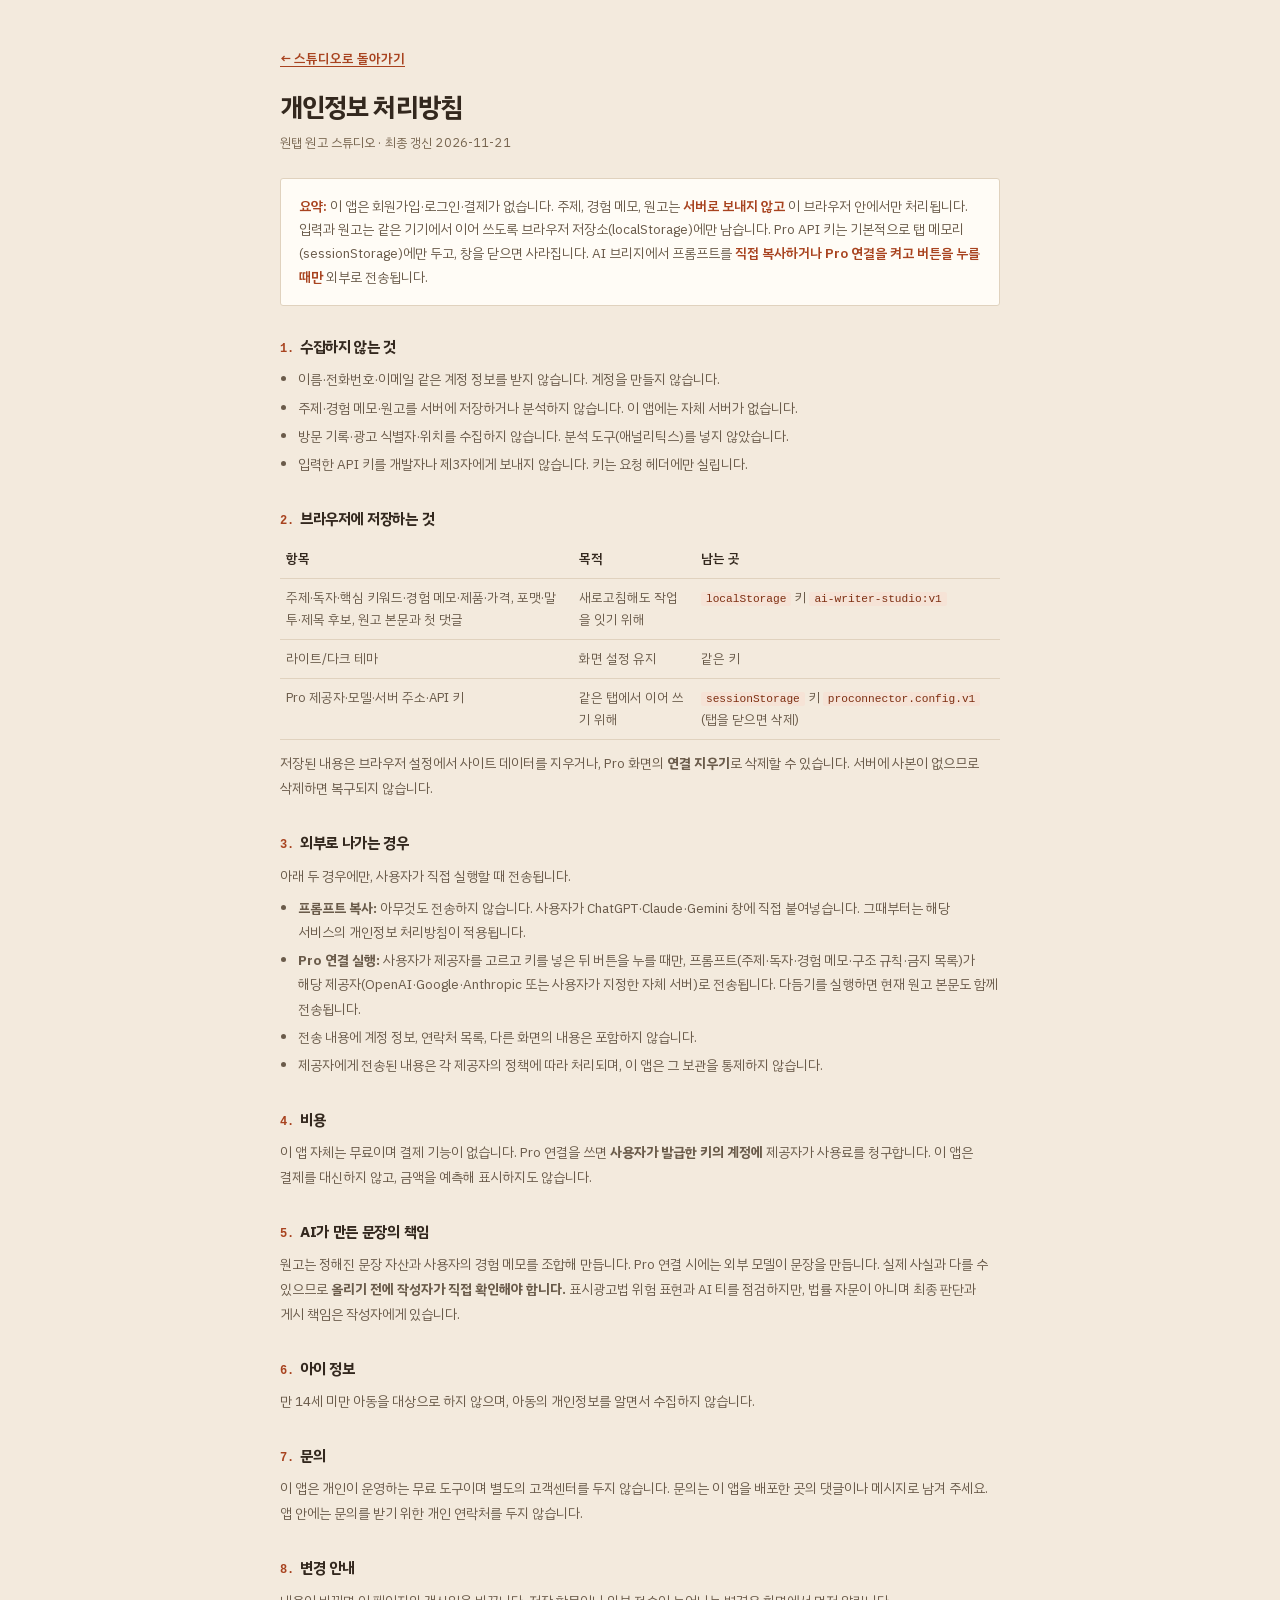
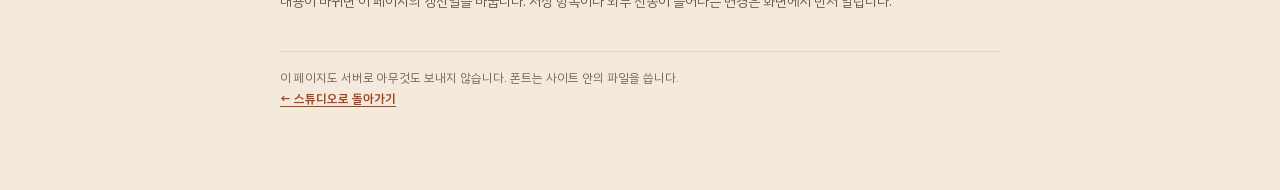
==== privacy.html @ 781ccd50 "Deploy ai-writer-studio static web app (production files only)" ====
<!DOCTYPE html>
<html lang="ko">
<head>
<meta charset="utf-8" />
<meta name="viewport" content="width=device-width, initial-scale=1" />
<title>개인정보 처리방침 — 원탭 원고 스튜디오</title>
<meta name="description" content="원탭 원고 스튜디오는 주제와 경험 메모를 서버로 보내지 않습니다. 무엇을 어디에 저장하고, 어떤 경우에만 외부로 전송되는지 안내합니다." />
<meta name="robots" content="index, follow" />
<meta name="theme-color" content="#f3eadd" />
<link rel="canonical" href="https://marcj81.github.io/ai-writer-studio/privacy.html" />
<link rel="icon" href="favicon.svg" type="image/svg+xml" />
<style>
  @font-face{font-family:'PlexKR';src:url('assets/fonts/plexkr-Regular.woff2') format('woff2');font-weight:400;font-style:normal;font-display:swap}
  @font-face{font-family:'PlexKR';src:url('assets/fonts/plexkr-SemiBold.woff2') format('woff2');font-weight:500 600;font-style:normal;font-display:swap}
  @font-face{font-family:'PlexKR';src:url('assets/fonts/plexkr-Bold.woff2') format('woff2');font-weight:700 900;font-style:normal;font-display:swap}
  :root{
    --paper:#f3eadd; --card:#fffcf6; --ink:#33281e; --ink-2:#6a5b4a; --ink-3:#76644e;
    --line:#e0d2be; --accent:#a8431f; --accent-soft:#f6e3d6;
    --font:'PlexKR',-apple-system,BlinkMacSystemFont,'Apple SD Gothic Neo','Malgun Gothic','Noto Sans KR',sans-serif;
  }
  *{box-sizing:border-box}
  html,body{margin:0}
  body{background:var(--paper);color:var(--ink);font-family:var(--font);font-size:16px;line-height:1.75;-webkit-text-size-adjust:100%}
  .doc{max-width:760px;margin:0 auto;padding:44px 20px 72px}
  .back-top{display:inline-block;margin-bottom:20px;font-size:13px;font-weight:600;color:var(--accent);text-decoration:underline;text-underline-offset:3px}
  .back-top:hover{color:var(--ink)}
  h1{font-size:26px;letter-spacing:-.035em;margin:0 0 6px;line-height:1.3}
  .lead{margin:0 0 24px;font-size:12.5px;color:var(--ink-3);letter-spacing:.01em}
  .box{border:1px solid var(--line);background:var(--card);border-radius:3px;padding:16px 18px;margin:0 0 28px}
  .box p{margin:0;font-size:13.5px;line-height:1.75;color:var(--ink-2)}
  .box strong{color:var(--accent);font-weight:600}
  h2{font-size:15px;margin:28px 0 8px;letter-spacing:-.02em}
  h2 .no{color:var(--accent);font-weight:600;margin-right:6px;font-family:ui-monospace,Menlo,monospace;font-size:12px}
  p{margin:0 0 7px;font-size:13.5px;line-height:1.85;color:var(--ink-2);word-break:keep-all}
  ul{margin:6px 0 10px;padding-left:18px}
  li{font-size:13.5px;line-height:1.8;color:var(--ink-2);margin-bottom:4px;word-break:keep-all}
  code{font-family:ui-monospace,SFMono-Regular,Menlo,monospace;font-size:0.86em;background:var(--accent-soft);color:#7d2f12;padding:1px 5px;border-radius:2px}
  a{color:var(--accent);text-underline-offset:3px}
  table{width:100%;border-collapse:collapse;margin:8px 0 12px;font-size:13px}
  th,td{border-bottom:1px solid var(--line);padding:8px 6px;text-align:left;vertical-align:top;color:var(--ink-2);line-height:1.7}
  th{font-weight:600;color:var(--ink);white-space:nowrap}
  .foot{margin-top:36px;padding-top:16px;border-top:1px solid var(--line);font-size:12px;color:var(--ink-3);line-height:1.8}
  .foot a{font-weight:600}
  @media (max-width:480px){ .doc{padding:30px 16px 60px} h1{font-size:22px} th{white-space:normal} }
</style>
</head>
<body>
<main class="doc">
  <a class="back-top" href="./">← 스튜디오로 돌아가기</a>
  <h1>개인정보 처리방침</h1>
  <p class="lead">원탭 원고 스튜디오 · 최종 갱신 2026-11-21</p>

  <div class="box">
    <p><strong>요약:</strong> 이 앱은 회원가입·로그인·결제가 없습니다. 주제, 경험 메모, 원고는
    <strong>서버로 보내지 않고</strong> 이 브라우저 안에서만 처리됩니다. 입력과 원고는 같은 기기에서 이어 쓰도록
    브라우저 저장소(localStorage)에만 남습니다. Pro API 키는 기본적으로 탭 메모리(sessionStorage)에만 두고,
    창을 닫으면 사라집니다. AI 브리지에서 프롬프트를 <strong>직접 복사하거나 Pro 연결을 켜고 버튼을 누를 때만</strong>
    외부로 전송됩니다.</p>
  </div>

  <h2><span class="no">1.</span>수집하지 않는 것</h2>
  <ul>
    <li>이름·전화번호·이메일 같은 계정 정보를 받지 않습니다. 계정을 만들지 않습니다.</li>
    <li>주제·경험 메모·원고를 서버에 저장하거나 분석하지 않습니다. 이 앱에는 자체 서버가 없습니다.</li>
    <li>방문 기록·광고 식별자·위치를 수집하지 않습니다. 분석 도구(애널리틱스)를 넣지 않았습니다.</li>
    <li>입력한 API 키를 개발자나 제3자에게 보내지 않습니다. 키는 요청 헤더에만 실립니다.</li>
  </ul>

  <h2><span class="no">2.</span>브라우저에 저장하는 것</h2>
  <table>
    <thead><tr><th>항목</th><th>목적</th><th>남는 곳</th></tr></thead>
    <tbody>
      <tr><td>주제·독자·핵심 키워드·경험 메모·제품·가격, 포맷·말투·제목 후보, 원고 본문과 첫 댓글</td><td>새로고침해도 작업을 잇기 위해</td><td><code>localStorage</code> 키 <code>ai-writer-studio:v1</code></td></tr>
      <tr><td>라이트/다크 테마</td><td>화면 설정 유지</td><td>같은 키</td></tr>
      <tr><td>Pro 제공자·모델·서버 주소·API 키</td><td>같은 탭에서 이어 쓰기 위해</td><td><code>sessionStorage</code> 키 <code>proconnector.config.v1</code> (탭을 닫으면 삭제)</td></tr>
    </tbody>
  </table>
  <p>저장된 내용은 브라우저 설정에서 사이트 데이터를 지우거나, Pro 화면의 <strong>연결 지우기</strong>로 삭제할 수 있습니다. 서버에 사본이 없으므로 삭제하면 복구되지 않습니다.</p>

  <h2><span class="no">3.</span>외부로 나가는 경우</h2>
  <p>아래 두 경우에만, 사용자가 직접 실행할 때 전송됩니다.</p>
  <ul>
    <li><strong>프롬프트 복사:</strong> 아무것도 전송하지 않습니다. 사용자가 ChatGPT·Claude·Gemini 창에 직접 붙여넣습니다. 그때부터는 해당 서비스의 개인정보 처리방침이 적용됩니다.</li>
    <li><strong>Pro 연결 실행:</strong> 사용자가 제공자를 고르고 키를 넣은 뒤 버튼을 누를 때만, 프롬프트(주제·독자·경험 메모·구조 규칙·금지 목록)가 해당 제공자(OpenAI·Google·Anthropic 또는 사용자가 지정한 자체 서버)로 전송됩니다. 다듬기를 실행하면 현재 원고 본문도 함께 전송됩니다.</li>
    <li>전송 내용에 계정 정보, 연락처 목록, 다른 화면의 내용은 포함하지 않습니다.</li>
    <li>제공자에게 전송된 내용은 각 제공자의 정책에 따라 처리되며, 이 앱은 그 보관을 통제하지 않습니다.</li>
  </ul>

  <h2><span class="no">4.</span>비용</h2>
  <p>이 앱 자체는 무료이며 결제 기능이 없습니다. Pro 연결을 쓰면 <strong>사용자가 발급한 키의 계정에</strong> 제공자가 사용료를 청구합니다. 이 앱은 결제를 대신하지 않고, 금액을 예측해 표시하지도 않습니다.</p>

  <h2><span class="no">5.</span>AI가 만든 문장의 책임</h2>
  <p>원고는 정해진 문장 자산과 사용자의 경험 메모를 조합해 만듭니다. Pro 연결 시에는 외부 모델이 문장을 만듭니다. 실제 사실과 다를 수 있으므로 <strong>올리기 전에 작성자가 직접 확인해야 합니다.</strong> 표시광고법 위험 표현과 AI 티를 점검하지만, 법률 자문이 아니며 최종 판단과 게시 책임은 작성자에게 있습니다.</p>

  <h2><span class="no">6.</span>아이 정보</h2>
  <p>만 14세 미만 아동을 대상으로 하지 않으며, 아동의 개인정보를 알면서 수집하지 않습니다.</p>

  <h2><span class="no">7.</span>문의</h2>
  <p>이 앱은 개인이 운영하는 무료 도구이며 별도의 고객센터를 두지 않습니다. 문의는 이 앱을 배포한 곳의 댓글이나 메시지로 남겨 주세요. 앱 안에는 문의를 받기 위한 개인 연락처를 두지 않습니다.</p>

  <h2><span class="no">8.</span>변경 안내</h2>
  <p>내용이 바뀌면 이 페이지의 갱신일을 바꿉니다. 저장 항목이나 외부 전송이 늘어나는 변경은 화면에서 먼저 알립니다.</p>

  <p class="foot">이 페이지도 서버로 아무것도 보내지 않습니다. 폰트는 사이트 안의 파일을 씁니다.<br />
  <a href="./">← 스튜디오로 돌아가기</a></p>
</main>
</body>
</html>
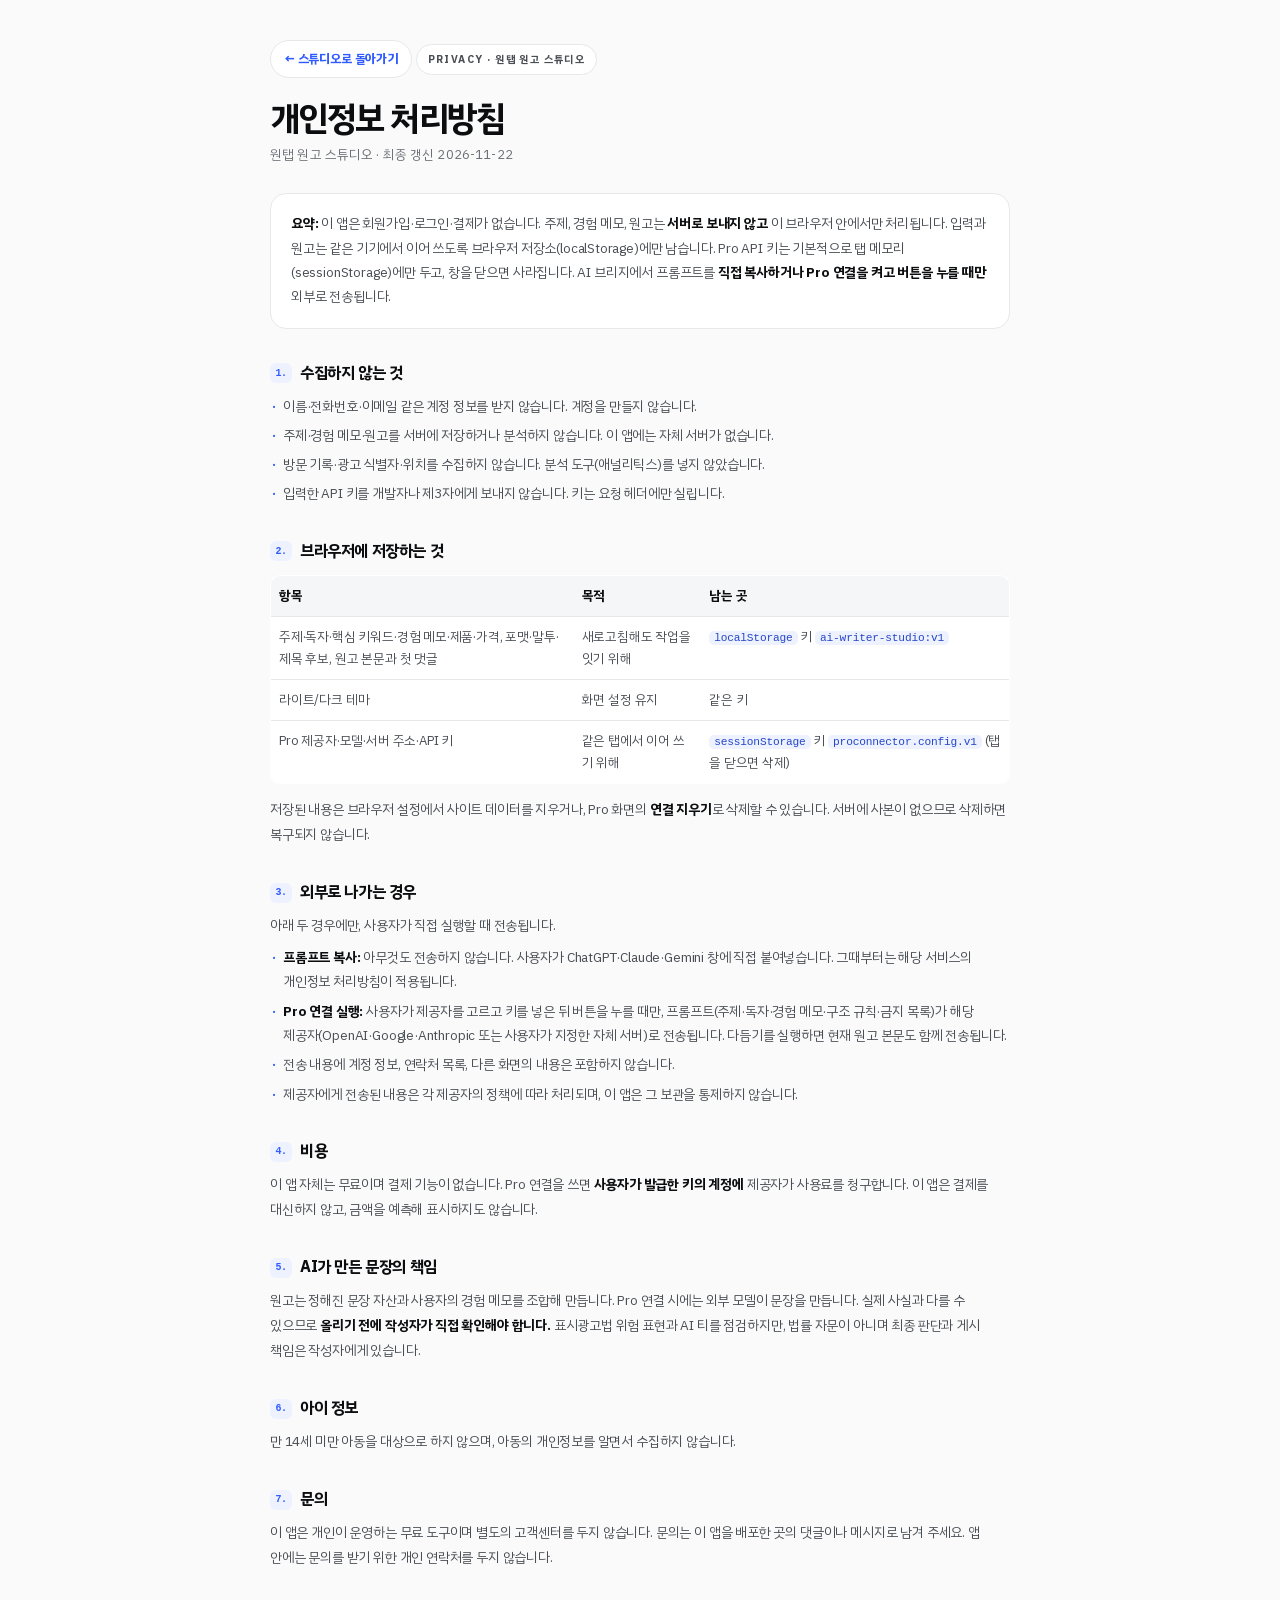
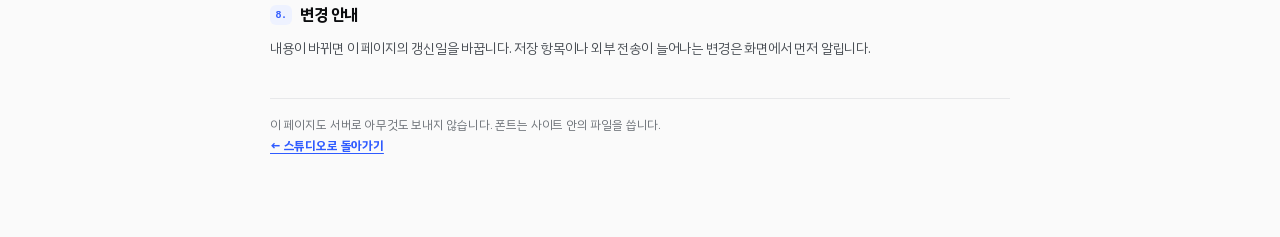
==== commit aee291cc: "Redesign: A-direction Crisp Bento (white bento) tokens across studio - styles.css rewritten on crisp" ====
--- a/privacy.html
+++ b/privacy.html
@@ -2,11 +2,11 @@
 <html lang="ko">
 <head>
 <meta charset="utf-8" />
-<meta name="viewport" content="width=device-width, initial-scale=1" />
+<meta name="viewport" content="width=device-width, initial-scale=1, viewport-fit=cover" />
 <title>개인정보 처리방침 — 원탭 원고 스튜디오</title>
 <meta name="description" content="원탭 원고 스튜디오는 주제와 경험 메모를 서버로 보내지 않습니다. 무엇을 어디에 저장하고, 어떤 경우에만 외부로 전송되는지 안내합니다." />
 <meta name="robots" content="index, follow" />
-<meta name="theme-color" content="#f3eadd" />
+<meta name="theme-color" content="#FAFAFA" />
 <link rel="canonical" href="https://marcj81.github.io/ai-writer-studio/privacy.html" />
 <link rel="icon" href="favicon.svg" type="image/svg+xml" />
 <style>
@@ -14,41 +14,54 @@
   @font-face{font-family:'PlexKR';src:url('assets/fonts/plexkr-SemiBold.woff2') format('woff2');font-weight:500 600;font-style:normal;font-display:swap}
   @font-face{font-family:'PlexKR';src:url('assets/fonts/plexkr-Bold.woff2') format('woff2');font-weight:700 900;font-style:normal;font-display:swap}
   :root{
-    --paper:#f3eadd; --card:#fffcf6; --ink:#33281e; --ink-2:#6a5b4a; --ink-3:#76644e;
-    --line:#e0d2be; --accent:#a8431f; --accent-soft:#f6e3d6;
+    --bg:#FAFAFA; --card:#FFFFFF; --card-2:#F5F6F7; --ink:#0C0D0F; --ink-2:#4A4F55; --ink-3:#6B7076;
+    --line:#E7E8EA; --accent:#2F5BFF; --accent-2:#2445C9; --accent-soft:#EEF2FF;
+    --r:16px; --r-sm:10px;
     --font:'PlexKR',-apple-system,BlinkMacSystemFont,'Apple SD Gothic Neo','Malgun Gothic','Noto Sans KR',sans-serif;
   }
   *{box-sizing:border-box}
   html,body{margin:0}
-  body{background:var(--paper);color:var(--ink);font-family:var(--font);font-size:16px;line-height:1.75;-webkit-text-size-adjust:100%}
-  .doc{max-width:760px;margin:0 auto;padding:44px 20px 72px}
-  .back-top{display:inline-block;margin-bottom:20px;font-size:13px;font-weight:600;color:var(--accent);text-decoration:underline;text-underline-offset:3px}
-  .back-top:hover{color:var(--ink)}
-  h1{font-size:26px;letter-spacing:-.035em;margin:0 0 6px;line-height:1.3}
-  .lead{margin:0 0 24px;font-size:12.5px;color:var(--ink-3);letter-spacing:.01em}
-  .box{border:1px solid var(--line);background:var(--card);border-radius:3px;padding:16px 18px;margin:0 0 28px}
-  .box p{margin:0;font-size:13.5px;line-height:1.75;color:var(--ink-2)}
-  .box strong{color:var(--accent);font-weight:600}
-  h2{font-size:15px;margin:28px 0 8px;letter-spacing:-.02em}
-  h2 .no{color:var(--accent);font-weight:600;margin-right:6px;font-family:ui-monospace,Menlo,monospace;font-size:12px}
+  body{background:var(--bg);color:var(--ink);font-family:var(--font);font-size:16px;line-height:1.75;-webkit-text-size-adjust:100%;letter-spacing:-.011em}
+  .doc{max-width:780px;margin:0 auto;padding:40px 20px 72px}
+  .back-top{display:inline-flex;align-items:center;gap:6px;margin-bottom:22px;font-size:12.5px;font-weight:700;color:var(--accent);text-decoration:none;background:var(--card);border:1px solid var(--line);border-radius:999px;padding:7px 13px}
+  .back-top:hover{color:var(--accent-2);border-color:#D7D9DD}
+  .eyebrow{display:inline-flex;align-items:center;gap:7px;font-size:10.5px;font-weight:700;letter-spacing:.13em;text-transform:uppercase;color:var(--ink-2);background:var(--card);border:1px solid var(--line);border-radius:999px;padding:5px 11px;margin-bottom:12px}
+  h1{font-size:34px;font-weight:800;letter-spacing:-.045em;margin:0 0 6px;line-height:1.1}
+  .lead{margin:0 0 26px;font-size:13px;color:var(--ink-3);letter-spacing:.01em}
+  .box{border:1px solid var(--line);background:var(--card);border-radius:var(--r);padding:18px 20px;margin:0 0 28px}
+  .box p{margin:0;font-size:13.5px;line-height:1.8;color:var(--ink-2)}
+  .box strong{color:var(--ink);font-weight:700}
+  .box .hl{color:var(--accent);font-weight:700}
+  h2{font-size:16px;margin:30px 0 8px;letter-spacing:-.025em;font-weight:800}
+  h2 .no{display:inline-grid;place-items:center;min-width:22px;height:20px;padding:0 5px;color:var(--accent);font-weight:700;margin-right:8px;font-family:ui-monospace,Menlo,monospace;font-size:10px;background:var(--accent-soft);border-radius:6px;vertical-align:2px}
   p{margin:0 0 7px;font-size:13.5px;line-height:1.85;color:var(--ink-2);word-break:keep-all}
-  ul{margin:6px 0 10px;padding-left:18px}
-  li{font-size:13.5px;line-height:1.8;color:var(--ink-2);margin-bottom:4px;word-break:keep-all}
-  code{font-family:ui-monospace,SFMono-Regular,Menlo,monospace;font-size:0.86em;background:var(--accent-soft);color:#7d2f12;padding:1px 5px;border-radius:2px}
+  ul{margin:6px 0 10px;padding-left:0;list-style:none}
+  li{font-size:13.5px;line-height:1.8;color:var(--ink-2);margin-bottom:5px;word-break:keep-all;padding-left:13px;position:relative}
+  li::before{content:"·";position:absolute;left:2px;color:var(--accent);font-weight:800}
+  strong{color:var(--ink);font-weight:700}
+  code{font-family:ui-monospace,SFMono-Regular,Menlo,monospace;font-size:.86em;background:var(--accent-soft);color:var(--accent-2);padding:1px 5px;border-radius:5px}
   a{color:var(--accent);text-underline-offset:3px}
-  table{width:100%;border-collapse:collapse;margin:8px 0 12px;font-size:13px}
-  th,td{border-bottom:1px solid var(--line);padding:8px 6px;text-align:left;vertical-align:top;color:var(--ink-2);line-height:1.7}
-  th{font-weight:600;color:var(--ink);white-space:nowrap}
+  table{width:100%;border-collapse:collapse;margin:10px 0 14px;font-size:13px;background:var(--card);border:1px solid var(--line);border-radius:var(--r-sm);overflow:hidden}
+  th,td{border-bottom:1px solid var(--line);padding:9px 8px;text-align:left;vertical-align:top;color:var(--ink-2);line-height:1.7}
+  th{font-weight:700;color:var(--ink);white-space:nowrap;background:var(--card-2)}
+  tr:last-child td{border-bottom:0}
   .foot{margin-top:36px;padding-top:16px;border-top:1px solid var(--line);font-size:12px;color:var(--ink-3);line-height:1.8}
-  .foot a{font-weight:600}
-  @media (max-width:480px){ .doc{padding:30px 16px 60px} h1{font-size:22px} th{white-space:normal} }
+  .foot a{font-weight:700}
+  :focus-visible{outline:2px solid var(--accent);outline-offset:2px;border-radius:6px}
+  @media (max-width:480px){ .doc{padding:28px 16px 60px} h1{font-size:27px} th{white-space:normal} }
+  @media (prefers-color-scheme:dark){
+    :root{--bg:#0C0D0F;--card:#15171C;--card-2:#1B1E24;--ink:#F3F4F6;--ink-2:#C2C7CF;--ink-3:#A8AEB8;--line:#2A2D34;--accent:#8FA5FF;--accent-2:#B9C6FF;--accent-soft:#1B2340}
+    code{color:var(--accent)}
+    .back-top:hover{border-color:#3A3F48}
+  }
 </style>
 </head>
 <body>
 <main class="doc">
   <a class="back-top" href="./">← 스튜디오로 돌아가기</a>
+  <p class="eyebrow">Privacy · 원탭 원고 스튜디오</p>
   <h1>개인정보 처리방침</h1>
-  <p class="lead">원탭 원고 스튜디오 · 최종 갱신 2026-11-21</p>
+  <p class="lead">원탭 원고 스튜디오 · 최종 갱신 2026-11-22</p>
 
   <div class="box">
     <p><strong>요약:</strong> 이 앱은 회원가입·로그인·결제가 없습니다. 주제, 경험 메모, 원고는
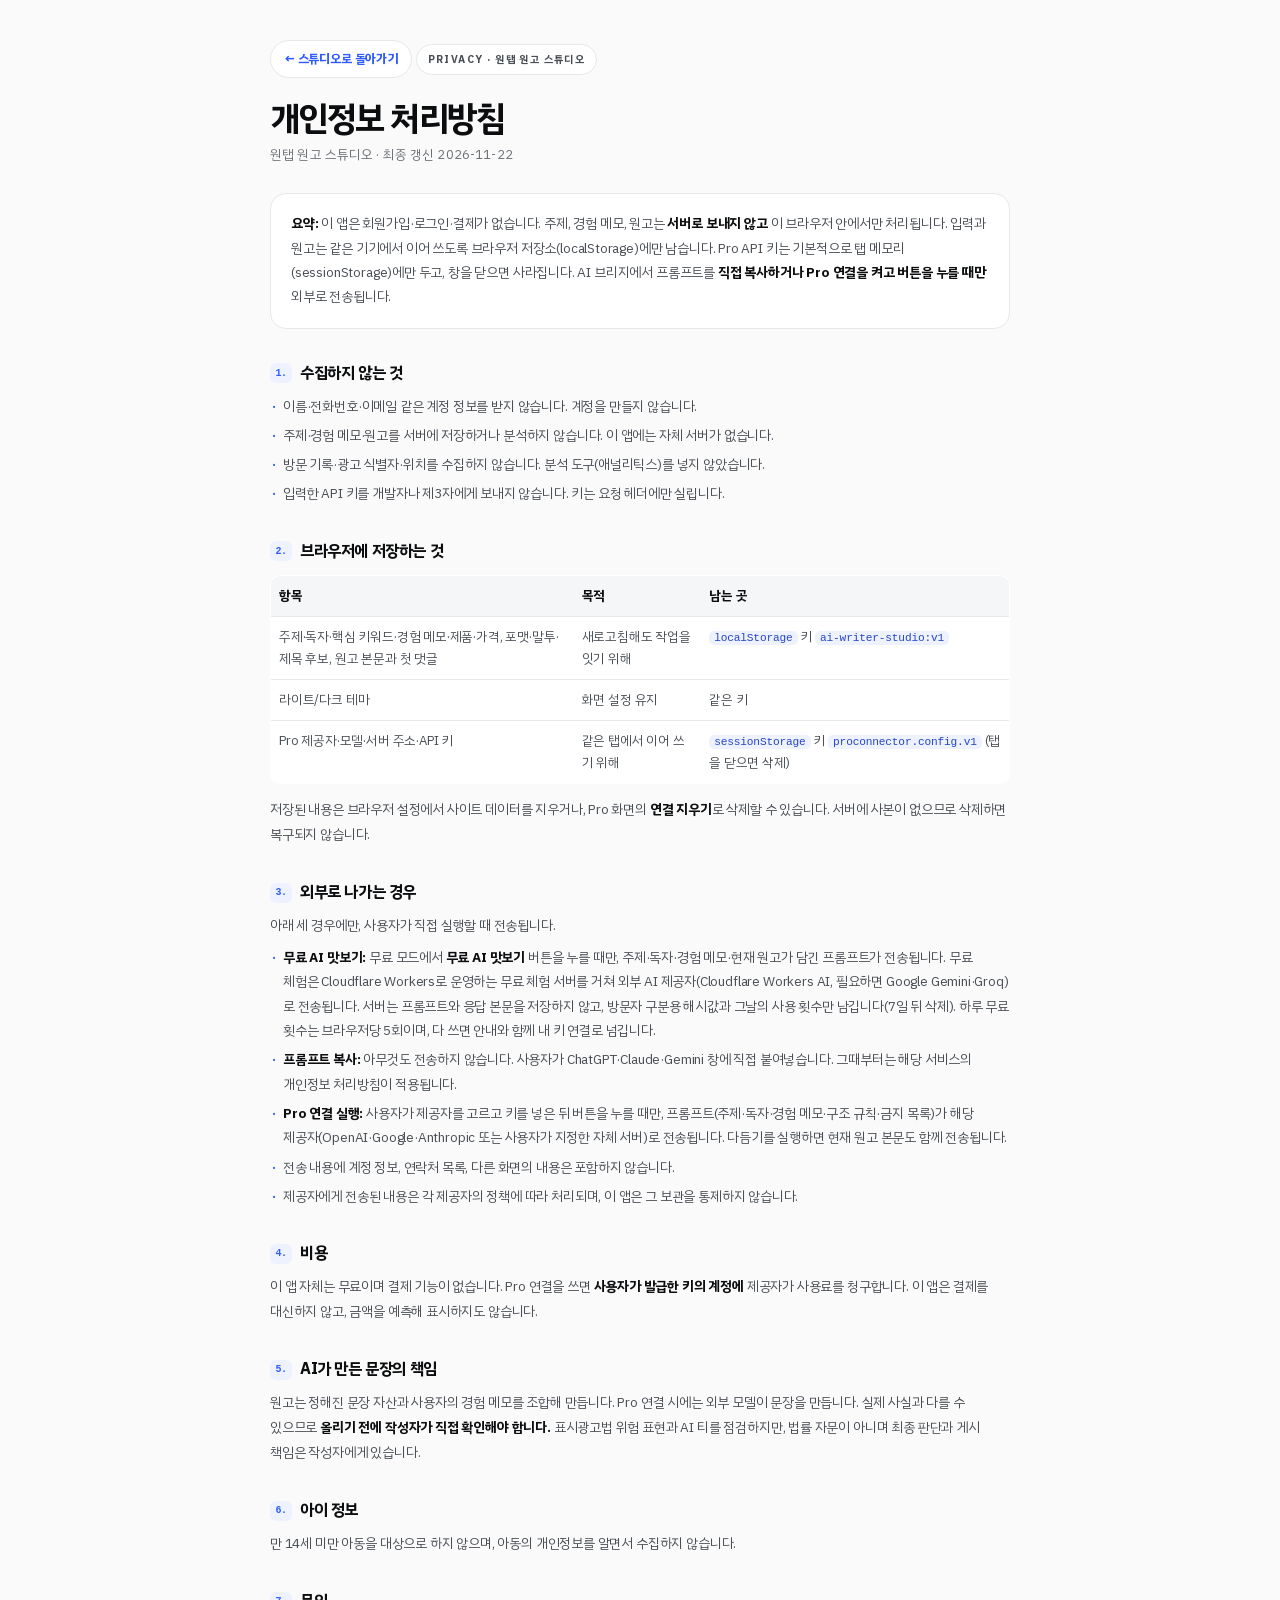
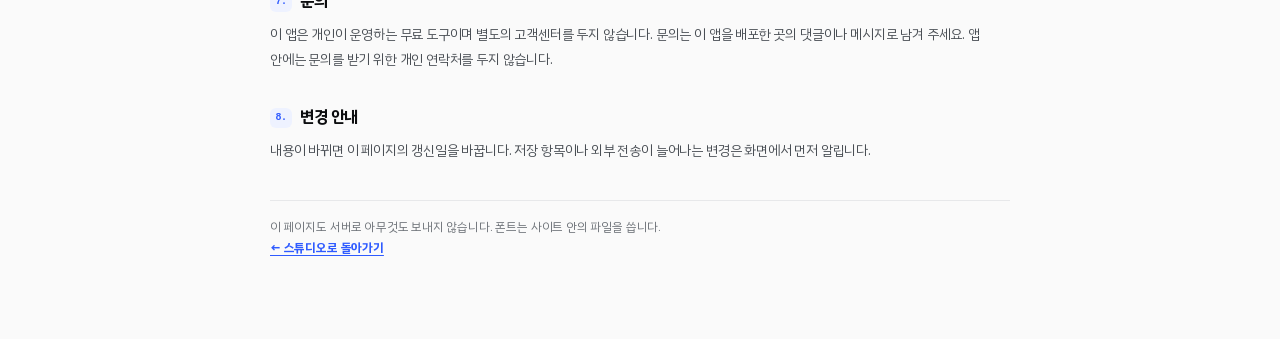
==== commit e0785c9a: "2차 OSS·무료 AI 연결: SVG 최적화/문체 진단/감성 판정/N-gram 묶음/고해상도 ZIP/AI 누끼/MP4 렌더 + 무료 AI 맛보기" ====
--- a/privacy.html
+++ b/privacy.html
@@ -91,8 +91,9 @@
   <p>저장된 내용은 브라우저 설정에서 사이트 데이터를 지우거나, Pro 화면의 <strong>연결 지우기</strong>로 삭제할 수 있습니다. 서버에 사본이 없으므로 삭제하면 복구되지 않습니다.</p>
 
   <h2><span class="no">3.</span>외부로 나가는 경우</h2>
-  <p>아래 두 경우에만, 사용자가 직접 실행할 때 전송됩니다.</p>
+  <p>아래 세 경우에만, 사용자가 직접 실행할 때 전송됩니다.</p>
   <ul>
+    <li><strong>무료 AI 맛보기:</strong> 무료 모드에서 <strong>무료 AI 맛보기</strong> 버튼을 누를 때만, 주제·독자·경험 메모·현재 원고가 담긴 프롬프트가 전송됩니다. 무료 체험은 Cloudflare Workers로 운영하는 무료 체험 서버를 거쳐 외부 AI 제공자(Cloudflare Workers AI, 필요하면 Google Gemini·Groq)로 전송됩니다. 서버는 프롬프트와 응답 본문을 저장하지 않고, 방문자 구분용 해시값과 그날의 사용 횟수만 남깁니다(7일 뒤 삭제). 하루 무료 횟수는 브라우저당 5회이며, 다 쓰면 안내와 함께 내 키 연결로 넘깁니다.</li>
     <li><strong>프롬프트 복사:</strong> 아무것도 전송하지 않습니다. 사용자가 ChatGPT·Claude·Gemini 창에 직접 붙여넣습니다. 그때부터는 해당 서비스의 개인정보 처리방침이 적용됩니다.</li>
     <li><strong>Pro 연결 실행:</strong> 사용자가 제공자를 고르고 키를 넣은 뒤 버튼을 누를 때만, 프롬프트(주제·독자·경험 메모·구조 규칙·금지 목록)가 해당 제공자(OpenAI·Google·Anthropic 또는 사용자가 지정한 자체 서버)로 전송됩니다. 다듬기를 실행하면 현재 원고 본문도 함께 전송됩니다.</li>
     <li>전송 내용에 계정 정보, 연락처 목록, 다른 화면의 내용은 포함하지 않습니다.</li>
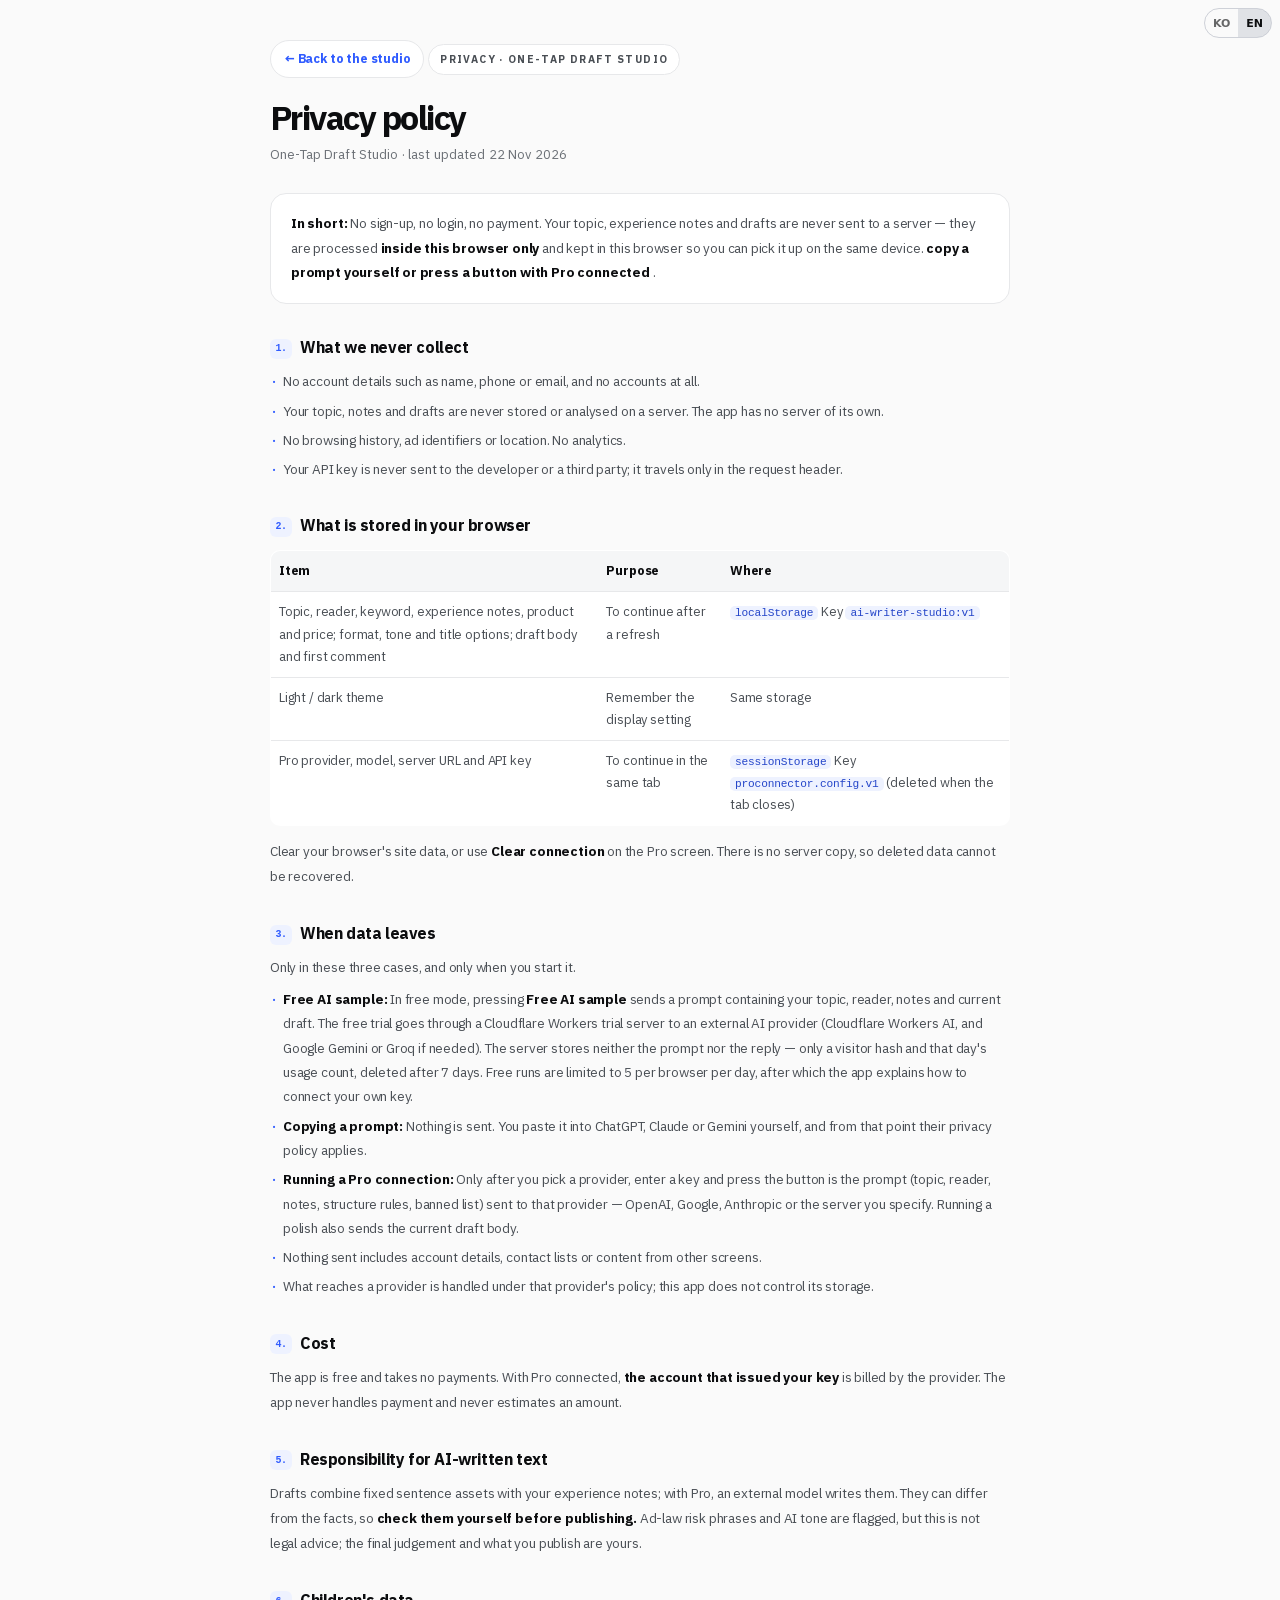
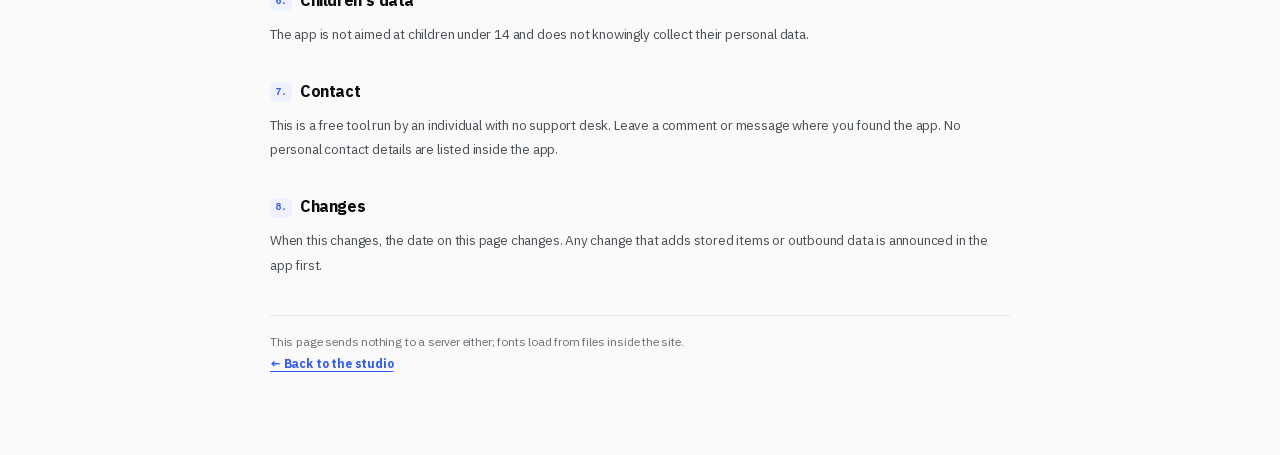
==== commit 18943df0: "다국어 지원(한/영): KO·EN 토글·문구 사전·영어 초안 생성 - 언어 결정: ?lang= → localStorage(onetap_lang) → navigator.languag" ====
--- a/privacy.html
+++ b/privacy.html
@@ -3,6 +3,8 @@
 <head>
 <meta charset="utf-8" />
 <meta name="viewport" content="width=device-width, initial-scale=1, viewport-fit=cover" />
+<script src="i18n-strings.js"></script>
+<script src="engines/i18n.js"></script>
 <title>개인정보 처리방침 — 원탭 원고 스튜디오</title>
 <meta name="description" content="원탭 원고 스튜디오는 주제와 경험 메모를 서버로 보내지 않습니다. 무엇을 어디에 저장하고, 어떤 경우에만 외부로 전송되는지 안내합니다." />
 <meta name="robots" content="index, follow" />
